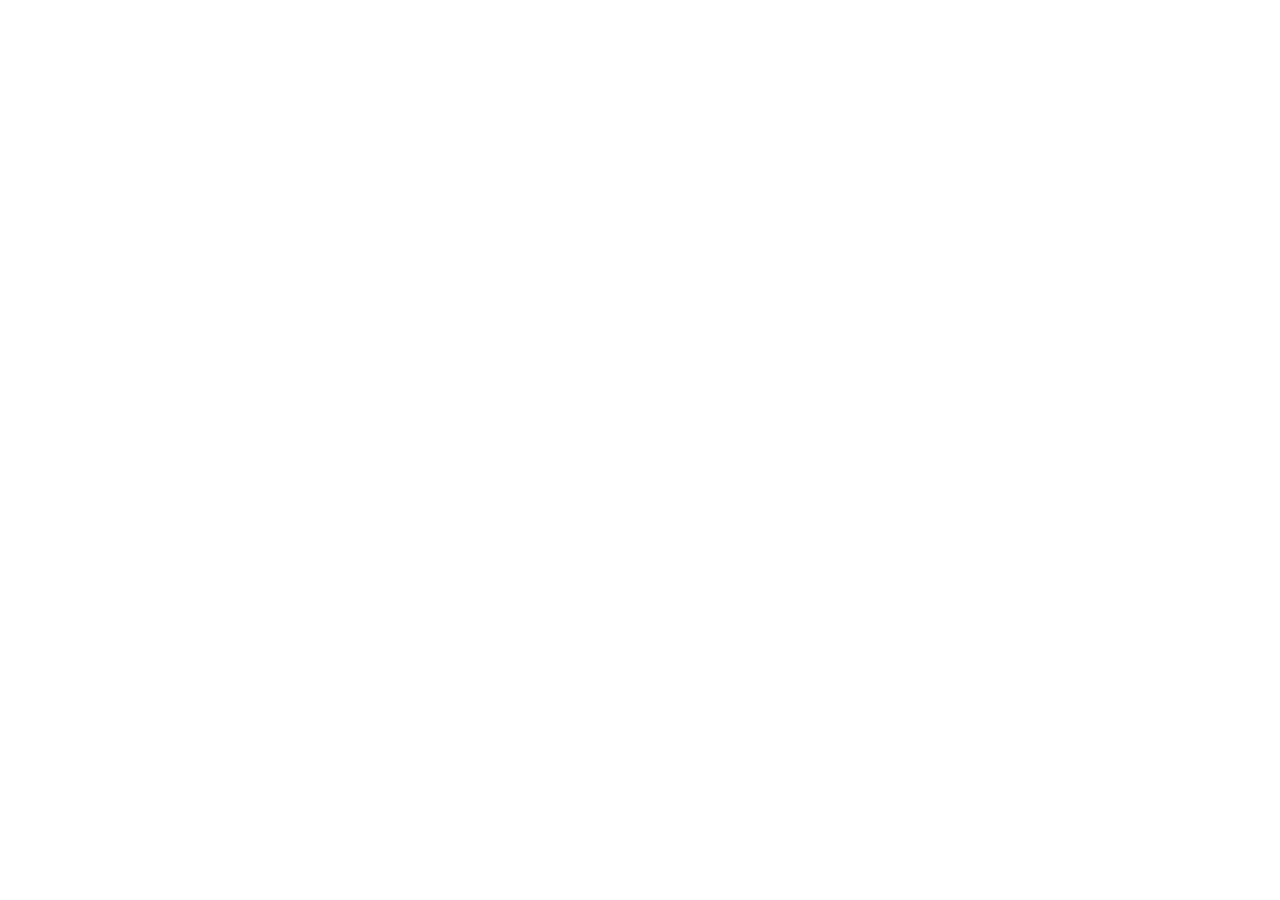
==== index.html @ 04f585ad "Add files via upload" ====
<!doctype html>
<html lang="en">
<head>
<meta charset="utf-8">
<meta name="viewport" content="width=device-width, initial-scale=1">
<title>[Your Name] - Senior Product Designer</title>
<meta name="description" content="Product designer portfolio.">
<meta property="og:type" content="website">
<meta property="og:title" content="[Your Name] - Senior Product Designer">
<meta property="og:description" content="Product designer portfolio.">
<meta property="og:image" content="assets/og-image.jpg">
<link rel="icon" href="data:image/svg+xml,%3Csvg xmlns='http://www.w3.org/2000/svg' viewBox='0 0 32 32'%3E%3Crect width='32' height='32' rx='6' fill='%232a3cf0'/%3E%3C/svg%3E">
<link rel="preconnect" href="https://fonts.googleapis.com">
<link rel="preconnect" href="https://fonts.gstatic.com" crossorigin>
<link href="https://fonts.googleapis.com/css2?family=Instrument+Sans:wght@400;600&family=Instrument+Serif&display=swap" rel="stylesheet">
<link rel="stylesheet" href="css/style.css">
</head>
<body data-page="home">
<header class="hdr" id="hdr"></header>
<main id="main"></main>
<footer id="ftr"></footer>
<noscript><p style="padding:24px">This portfolio requires JavaScript to display its content.</p></noscript>
<script src="content/data.js"></script>
<script src="js/app.js"></script>
</body>
</html>
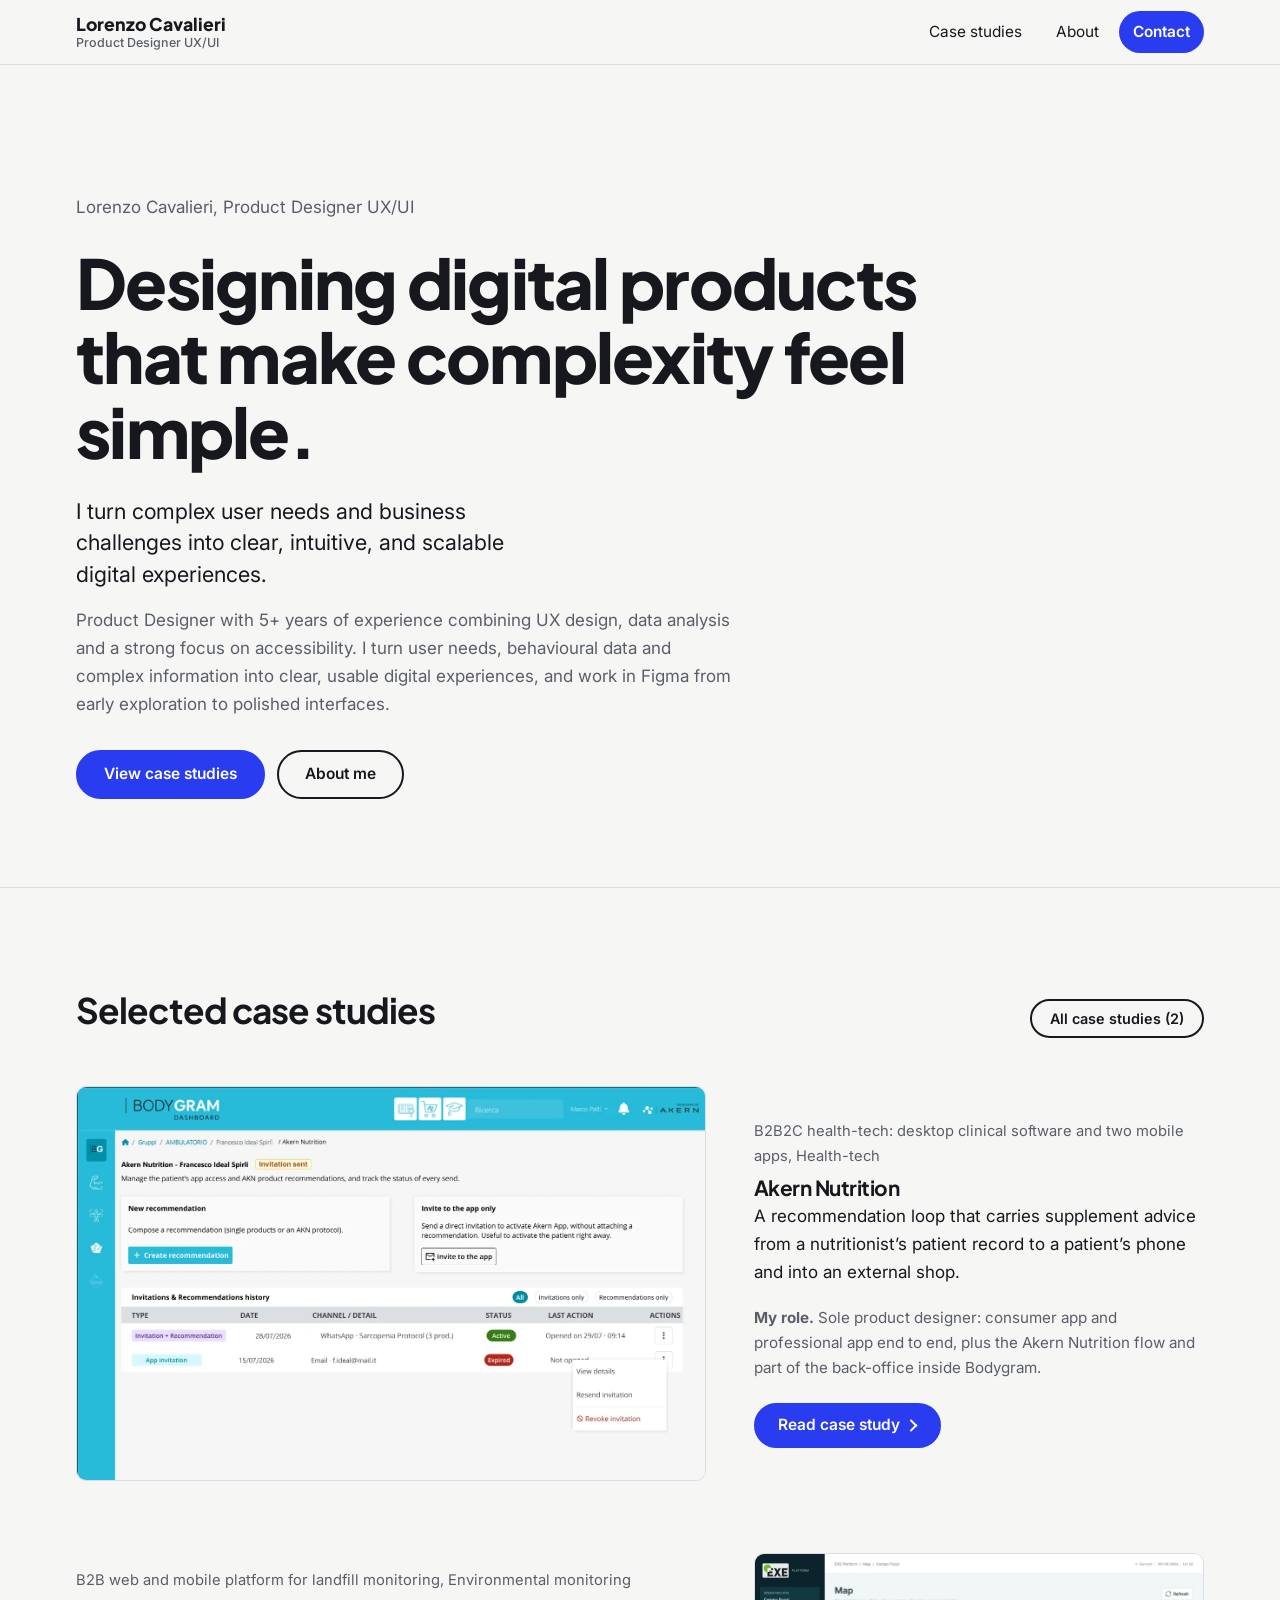
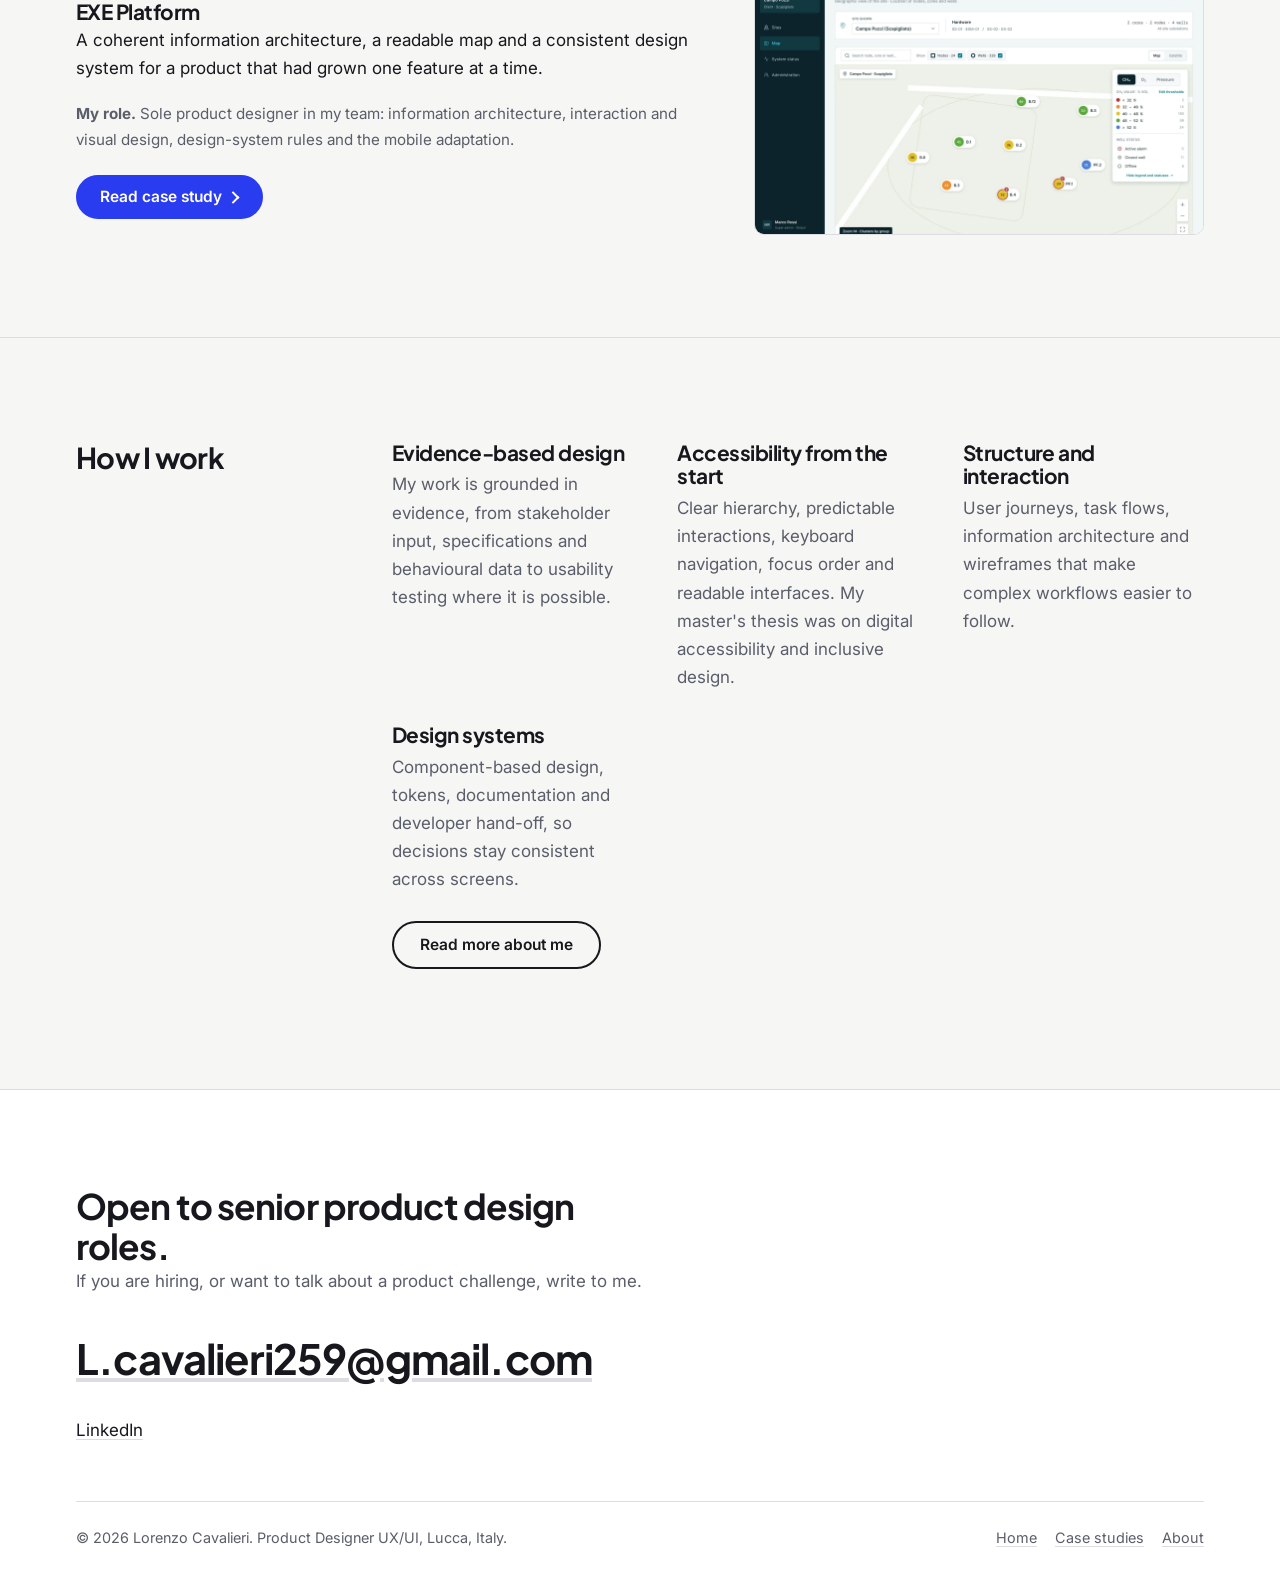
==== commit cc5c5f77: "Publish portfolio site Co-Authored-By: Claude Sonnet 5.5 <noreply@anthropic.com> Claude-Session: htt" ====
--- a/index.html
+++ b/index.html
@@ -3,21 +3,20 @@
 <head>
 <meta charset="utf-8">
 <meta name="viewport" content="width=device-width, initial-scale=1">
-<title>[Your Name] - Senior Product Designer</title>
-<meta name="description" content="Product designer portfolio.">
+<title>Lorenzo Cavalieri - Product Designer</title>
+<meta name="description" content="Portfolio of Lorenzo Cavalieri, product designer working on B2B SaaS, health-tech, data-heavy interfaces, design systems and accessibility.">
 <meta property="og:type" content="website">
-<meta property="og:title" content="[Your Name] - Senior Product Designer">
-<meta property="og:description" content="Product designer portfolio.">
-<meta property="og:image" content="assets/og-image.jpg">
+<meta property="og:title" content="Lorenzo Cavalieri - Product Designer">
+<meta property="og:description" content="Portfolio of Lorenzo Cavalieri, product designer working on B2B SaaS, health-tech, data-heavy interfaces, design systems and accessibility.">
 <link rel="icon" href="data:image/svg+xml,%3Csvg xmlns='http://www.w3.org/2000/svg' viewBox='0 0 32 32'%3E%3Crect width='32' height='32' rx='6' fill='%232a3cf0'/%3E%3C/svg%3E">
 <link rel="preconnect" href="https://fonts.googleapis.com">
 <link rel="preconnect" href="https://fonts.gstatic.com" crossorigin>
-<link href="https://fonts.googleapis.com/css2?family=Instrument+Sans:wght@400;600&family=Instrument+Serif&display=swap" rel="stylesheet">
+<link href="https://fonts.googleapis.com/css2?family=Inter:wght@400;500;600&family=Plus+Jakarta+Sans:wght@600;700;800&display=swap" rel="stylesheet">
 <link rel="stylesheet" href="css/style.css">
 </head>
 <body data-page="home">
 <header class="hdr" id="hdr"></header>
-<main id="main"></main>
+<main id="main" tabindex="-1"></main>
 <footer id="ftr"></footer>
 <noscript><p style="padding:24px">This portfolio requires JavaScript to display its content.</p></noscript>
 <script src="content/data.js"></script>
--- a/css/style.css
+++ b/css/style.css
@@ -0,0 +1,184 @@
+:root{
+  --bg:#f6f6f4; --surface:#fff; --ink:#16181d; --mute:#5a5e6a; --line:#dcdde2;
+  --acc:#2a3cf0; --acc-ink:#fff; --ph:#fff3b0;
+  --sans:"Inter",system-ui,-apple-system,"Segoe UI",sans-serif;
+  --head:"Plus Jakarta Sans","Inter",system-ui,sans-serif;
+  --max:1240px; --pad:clamp(20px,5vw,56px); --r:10px;
+}
+@media (prefers-color-scheme:dark){
+  :root{--bg:#101217;--surface:#181b22;--ink:#eceef3;--mute:#a1a6b4;--line:#2a2e38;--acc:#8a96ff;--acc-ink:#0b0d12;--ph:#4a4217}
+}
+*{box-sizing:border-box}
+html{scroll-behavior:smooth;scroll-padding-top:84px}
+body{margin:0;background:var(--bg);color:var(--ink);font:400 17px/1.65 var(--sans);-webkit-font-smoothing:antialiased}
+img{max-width:100%;display:block}
+h1,h2,h3,p,dd,li{overflow-wrap:break-word}
+
+a{color:inherit;text-decoration-color:var(--line);text-underline-offset:3px}
+a:hover{text-decoration-color:var(--acc)}
+:focus-visible{outline:3px solid var(--acc);outline-offset:3px;border-radius:2px}
+main:focus{outline:none}
+.skip{position:absolute;left:-999px;top:8px;background:var(--ink);color:var(--bg);padding:8px 14px;z-index:99}
+.skip:focus{left:8px}
+.wrap{max-width:var(--max);margin:0 auto;padding:0 var(--pad)}
+mark{background:var(--ph);color:inherit;border-radius:3px;padding:0 3px}
+h1,h2,h3{font-family:var(--head);font-weight:700;line-height:1.15;margin:0;letter-spacing:-.025em}
+h1{font-size:clamp(2.3rem,5.8vw,4.3rem);font-weight:800;line-height:1.08;max-width:18ch}
+h2{font-size:clamp(1.6rem,3vw,2.2rem)}
+h3{font-size:1.3rem}
+p{margin:0 0 1em;max-width:68ch}
+.muted{color:var(--mute)}
+section{padding:clamp(48px,8vw,104px) 0;border-top:1px solid var(--line)}
+
+/* header: persistent, shows where you are */
+.hdr{position:sticky;top:0;z-index:20;background:color-mix(in srgb,var(--bg) 94%,transparent);backdrop-filter:blur(8px);border-bottom:1px solid var(--line)}
+.bar{display:flex;justify-content:space-between;align-items:center;gap:16px;min-height:64px}
+.brand{display:flex;flex-direction:column;line-height:1.15;text-decoration:none;font-family:var(--head);font-weight:800;font-size:1.1rem}
+.brand span{font:500 .78rem var(--sans);color:var(--mute);letter-spacing:0}
+.hdr nav ul{display:flex;gap:6px;list-style:none;margin:0;padding:0;align-items:center}
+.hdr nav a{display:block;text-decoration:none;padding:8px 14px;border-radius:99px;font-size:.96rem}
+.hdr nav a:hover{background:color-mix(in srgb,var(--ink) 7%,transparent)}
+.hdr nav a[aria-current="page"]{font-weight:600;background:none;text-decoration:underline;text-decoration-color:var(--ink);text-decoration-thickness:2px;text-underline-offset:7px}
+.hdr nav a.cta{background:var(--acc);color:var(--acc-ink);font-weight:600}
+.hdr nav a.cta:hover{background:var(--ink);color:var(--bg)}
+.brand[aria-current="page"]{text-decoration:none}
+.right{display:flex;align-items:center;gap:10px}
+.prog{height:3px;background:var(--acc);transform:scaleX(0);transform-origin:left;position:absolute;left:0;right:0;bottom:-1px}
+@media(max-width:720px){
+  html{scroll-padding-top:120px}
+  .bar{flex-wrap:wrap;gap:4px 12px;padding-top:8px;padding-bottom:8px;min-height:0}
+  .right{display:contents}
+  .brand{order:1}
+  .hdr nav{order:3;flex:1 0 100%}
+  .hdr nav ul{justify-content:space-between;gap:4px}
+  .hdr nav a{padding:8px 12px;font-size:.92rem}
+}
+
+/* buttons: one system, pill-shaped, clear states */
+.btns{display:flex;gap:12px;flex-wrap:wrap;margin-top:32px}
+.btn,.more{display:inline-flex;align-items:center;justify-content:center;gap:8px;padding:13px 26px;border-radius:99px;border:2px solid var(--ink);background:transparent;color:var(--ink);text-decoration:none;font:600 .97rem/1.2 var(--sans);cursor:pointer;transition:background .18s,color .18s,border-color .18s,transform .18s}
+.btn:hover{background:var(--ink);color:var(--bg)}
+.btn:active,.more:active{transform:translateY(1px)}
+.btn.pri,.more{background:var(--acc);border-color:var(--acc);color:var(--acc-ink)}
+.btn.pri:hover{background:var(--ink);border-color:var(--ink);color:var(--bg)}
+.more{align-self:start;padding:11px 22px;margin-top:6px}
+.more::after{content:"";width:7px;height:7px;border:solid currentColor;border-width:2px 2px 0 0;transform:rotate(45deg) translate(-1px,1px)}
+.card:hover .more{background:var(--ink);border-color:var(--ink);color:var(--bg)}
+.btn.sm{padding:9px 18px;font-size:.9rem}
+/* hero + page heads */
+.hero{border-top:0;padding:clamp(56px,10vw,128px) 0 clamp(48px,7vw,88px)}
+.hello{color:var(--mute);margin-bottom:24px}
+.statement{font-size:1.35rem;line-height:1.45;margin:28px 0 16px;max-width:34ch}
+.intro{max-width:60ch}
+.page-head{border-top:0;padding:clamp(48px,8vw,104px) 0 clamp(32px,5vw,56px)}
+.lead{font-size:1.3rem;line-height:1.5;margin-top:24px;max-width:46ch;color:var(--mute)}
+.sec-head{display:flex;justify-content:space-between;align-items:baseline;gap:24px;flex-wrap:wrap;margin-bottom:48px}
+
+/* figures */
+.fig{margin:0}
+.fig img,.ph-img{width:100%;border-radius:var(--r);background:var(--surface);border:1px solid var(--line)}
+.ph-img{aspect-ratio:16/10;display:grid;place-items:center;color:var(--mute);font-size:.9rem;background:repeating-linear-gradient(135deg,var(--surface) 0 14px,var(--bg) 14px 28px)}
+.fig.phone img{border:0;border-radius:0;background:none;filter:drop-shadow(0 0 .6px rgba(22,24,29,.45))}
+figcaption{font-size:.88rem;color:var(--mute);margin-top:10px}
+.notes{font-size:.92rem;color:var(--mute);padding-left:1.2em;margin:8px 0 0}
+
+/* project cards: whole card is one link target via the title */
+.cards{display:grid;gap:clamp(40px,6vw,72px)}
+.card{position:relative;display:grid;gap:20px}
+.cbody{display:flex;flex-direction:column;gap:2px}
+.card .thumb{overflow:hidden;border-radius:var(--r)}
+.card .thumb img{border-radius:0;border:0}
+.card .thumb{border:1px solid var(--line)}
+.card .thumb img,.card .thumb .ph-img{aspect-ratio:16/10;object-fit:cover;object-position:top;transition:transform .4s}
+.card:hover .thumb img,.card:hover .thumb .ph-img{transform:scale(1.02)}
+.card h3 a{text-decoration:none}
+.card h3 a::after{content:"";position:absolute;inset:0}
+.card:focus-within{outline:3px solid var(--acc);outline-offset:8px;border-radius:var(--r)}
+.card h3 a:focus-visible{outline:none}
+.card .meta{font-size:.92rem;color:var(--mute);margin-bottom:6px}
+.card .role{font-size:.95rem;color:var(--mute)}
+@media(min-width:900px){
+  .cards.one .card.lg{grid-template-columns:7fr 5fr;gap:48px;align-items:center}
+  .cards.one .card.lg:nth-child(even) .thumb{order:2}
+  .cards.two{grid-template-columns:1fr 1fr;gap:56px 40px}
+}
+
+/* two-column section layout (label left, content right) */
+.two-col{display:grid;gap:28px}
+@media(min-width:900px){.two-col{grid-template-columns:260px 1fr;gap:56px}.two-col>h2{font-size:1.8rem;position:sticky;top:96px;align-self:start}}
+.cols{display:grid;gap:32px 44px;grid-template-columns:repeat(auto-fit,minmax(240px,1fr))}
+.cols h3{font-size:1.3rem;margin-bottom:6px}.cols p{color:var(--mute);margin:0}
+.tl{list-style:none;margin:0;padding:0;border-left:2px solid var(--line)}
+.tl>li{padding:0 0 40px 28px;position:relative}
+.tl>li::before{content:"";position:absolute;left:-7px;top:10px;width:12px;height:12px;border-radius:50%;background:var(--acc)}
+.tl .d{color:var(--mute);font-size:.92rem;margin:4px 0 10px}.tl ul{margin:10px 0 0;padding-left:1.1em;list-style:circle}.tl ul li{margin-bottom:6px}
+.chips{display:flex;flex-wrap:wrap;gap:8px;list-style:none;padding:0;margin:0 0 16px}
+.chips li{border:1px solid var(--line);background:var(--surface);border-radius:99px;padding:4px 14px;font-size:.92rem}
+.plain{list-style:none;padding:0;margin:0}.plain li{margin-bottom:10px}
+
+/* case study */
+.crumb{display:flex;align-items:center;gap:10px;line-height:1.4;font-size:.92rem;color:var(--mute);padding:28px 0 0;flex-wrap:wrap}
+.crumb a{text-decoration:none;color:var(--acc)}
+.cs-head{padding:32px 0 48px}
+.cs-head h1{max-width:20ch}
+.facts{display:grid;gap:22px 32px;grid-template-columns:repeat(auto-fit,minmax(210px,1fr));margin:44px 0 0;padding-top:28px;border-top:1px solid var(--line)}
+.facts dt{font-weight:600;font-size:.9rem}.facts dd{margin:2px 0 0;color:var(--mute);font-size:.97rem}
+.cs{display:grid;grid-template-columns:minmax(0,1fr);gap:24px;padding-top:24px;border-top:1px solid var(--line)}
+.cs-main,.toc{min-width:0}
+.toc{font-size:.92rem}
+.toc summary{cursor:pointer;font-weight:600;padding:10px 0}
+.toct{font-weight:600;margin:0 0 8px}
+.tocw{display:none}
+.toc ol{list-style:none;margin:0;padding:0;border-left:2px solid var(--line)}
+.toc a{display:block;padding:5px 0 5px 14px;color:var(--mute);text-decoration:none;margin-left:-2px;border-left:2px solid transparent;line-height:1.35}
+.toc a:hover{color:var(--ink)}.toc a.on{color:var(--acc);border-left-color:var(--acc);font-weight:600}
+@media(min-width:1000px){
+  .cs{grid-template-columns:240px minmax(0,1fr);gap:64px}
+  .toc{position:sticky;top:88px;align-self:start;max-height:calc(100vh - 110px);overflow:auto}
+  .tocw{display:block}.tocn{display:none}
+}
+.cs-sec{padding:clamp(32px,5vw,64px) 0;border-top:1px solid var(--line);display:block}
+.cs-sec:first-child{border-top:0;padding-top:16px}
+.cs-sec>h2{font-size:clamp(1.6rem,3vw,2.2rem);margin-bottom:20px;max-width:26ch}
+.txt ul{padding-left:1.2em;margin:0 0 1em;max-width:68ch}.txt li{margin-bottom:.5em}
+.dec{margin:20px 0 0;display:grid}
+.dec>div{display:grid;gap:2px 24px;padding:14px 0;border-top:1px solid var(--line)}
+.dec dt{font-weight:600;color:var(--acc);font-size:.93rem}.dec dd{margin:0;max-width:68ch}
+.tbl-w{overflow-x:auto;margin:20px 0}
+.tbl{border-collapse:collapse;width:100%;min-width:560px;font-size:.95rem}
+.tbl th,.tbl td{text-align:left;vertical-align:top;padding:12px 14px 12px 0;border-bottom:1px solid var(--line)}
+.tbl thead th{border-bottom:2px solid var(--ink);font-size:.9rem}.tbl tbody th{font-weight:600}
+.figs{display:grid;gap:28px;margin-top:28px}
+.figs.g{grid-template-columns:repeat(2,minmax(0,1fr));align-items:start}.figs.g .wide{grid-column:1/-1}
+.fignote{font-size:.9rem;color:var(--mute);margin:10px 0 0;max-width:68ch}
+figcaption em{font-style:italic}
+@media(min-width:700px){.dec>div{grid-template-columns:150px 1fr}.figs.g{grid-template-columns:repeat(var(--n),minmax(0,1fr))}}
+.next{display:block;text-decoration:none;padding:clamp(48px,8vw,96px) 0;border-top:1px solid var(--line);margin-top:40px}
+.next span{color:var(--mute)}.next strong{display:block;font:800 clamp(1.8rem,5vw,3.2rem)/1.1 var(--head);letter-spacing:-.025em}
+.next:hover strong{color:var(--acc)}
+
+/* footer = contact, on every page */
+#ftr{border-top:1px solid var(--line);background:var(--surface);padding:clamp(48px,8vw,96px) 0 32px}
+#ftr h2{max-width:20ch}.big{display:inline-block;font-family:var(--head);font-weight:700;letter-spacing:-.02em;font-size:clamp(1.5rem,4vw,2.6rem);margin-top:12px}
+.links{display:flex;gap:22px;flex-wrap:wrap;margin-top:24px}
+.foot{display:flex;justify-content:space-between;gap:16px;flex-wrap:wrap;margin-top:56px;padding-top:24px;border-top:1px solid var(--line);font-size:.9rem;color:var(--mute)}
+.foot span:last-child{display:flex;gap:18px}
+
+/* certifications */
+.certs{display:grid;gap:32px}
+.cert{display:grid;gap:16px 24px;grid-template-columns:200px 1fr;align-items:center}
+.cert h3{font-size:1.15rem;margin-bottom:4px}.cert p{margin:0 0 4px}
+.zoom{display:block;width:100%;padding:0;border:1px solid var(--line);border-radius:var(--r);overflow:hidden;background:#fff;cursor:zoom-in;transition:box-shadow .2s,transform .2s}
+.zoom:hover{box-shadow:0 6px 20px rgba(0,0,0,.14);transform:translateY(-1px)}
+.zoom img{width:100%;height:auto}
+.logo{background:#fff;border:1px solid var(--line);border-radius:var(--r);padding:14px 18px;display:grid;place-items:center}
+a.logo{transition:box-shadow .2s,transform .2s}
+a.logo:hover{box-shadow:0 6px 20px rgba(0,0,0,.14);transform:translateY(-1px)}
+.logo img{width:100%;max-width:140px;height:auto}
+@media(max-width:560px){.cert{grid-template-columns:1fr}.zoom,.logo{max-width:260px}}
+#lb{border:0;padding:0;background:transparent;width:min(94vw,1100px);max-width:none;max-height:92vh;overflow:visible}
+#lb::backdrop{background:rgba(10,12,16,.78)}
+#lb img{display:block;width:100%;height:auto;border-radius:var(--r);background:#fff}
+#lb .x{position:absolute;top:8px;right:8px;width:42px;height:42px;border-radius:50%;border:0;background:var(--surface);color:var(--ink);font-size:1.6rem;line-height:1;cursor:pointer;box-shadow:0 2px 10px rgba(0,0,0,.3)}
+@media(prefers-reduced-motion:reduce){*{transition:none!important;scroll-behavior:auto!important}.prog{display:none}}
+@media print{.hdr,.btns,.toc{display:none}}
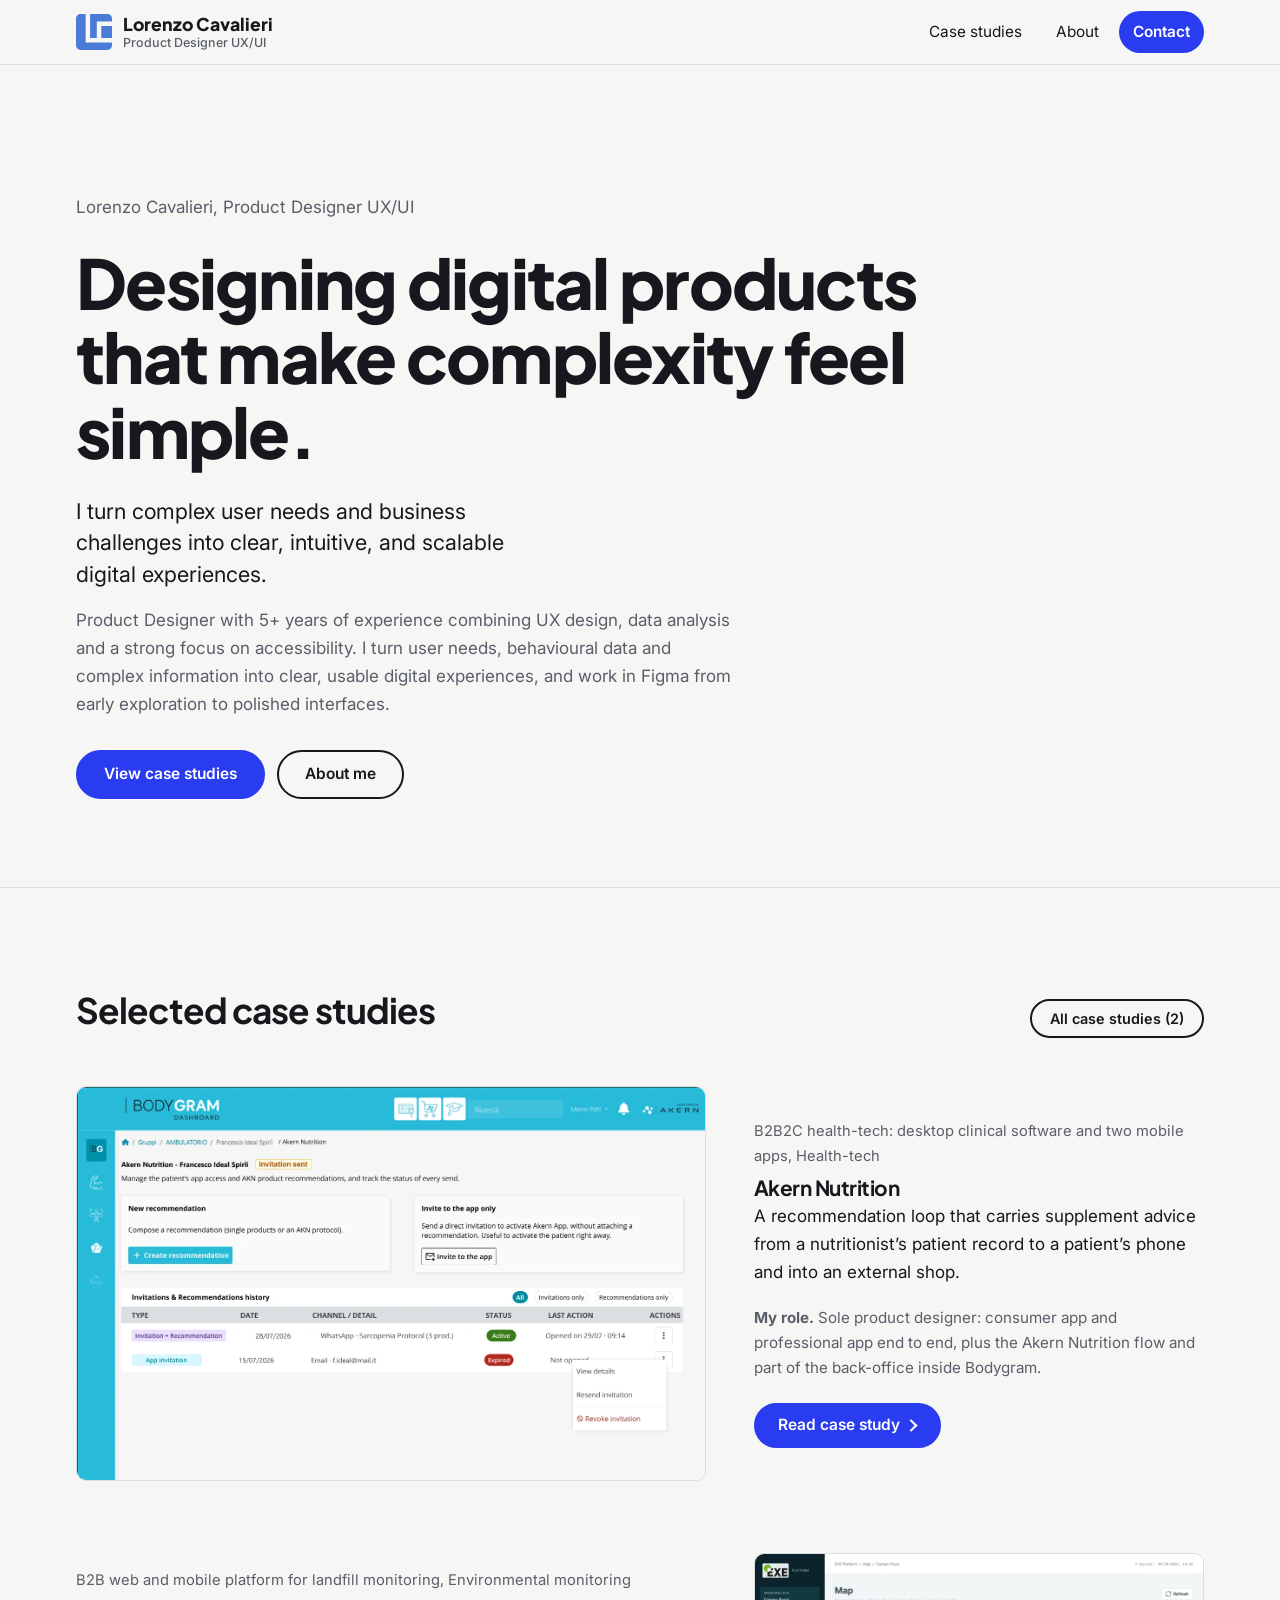
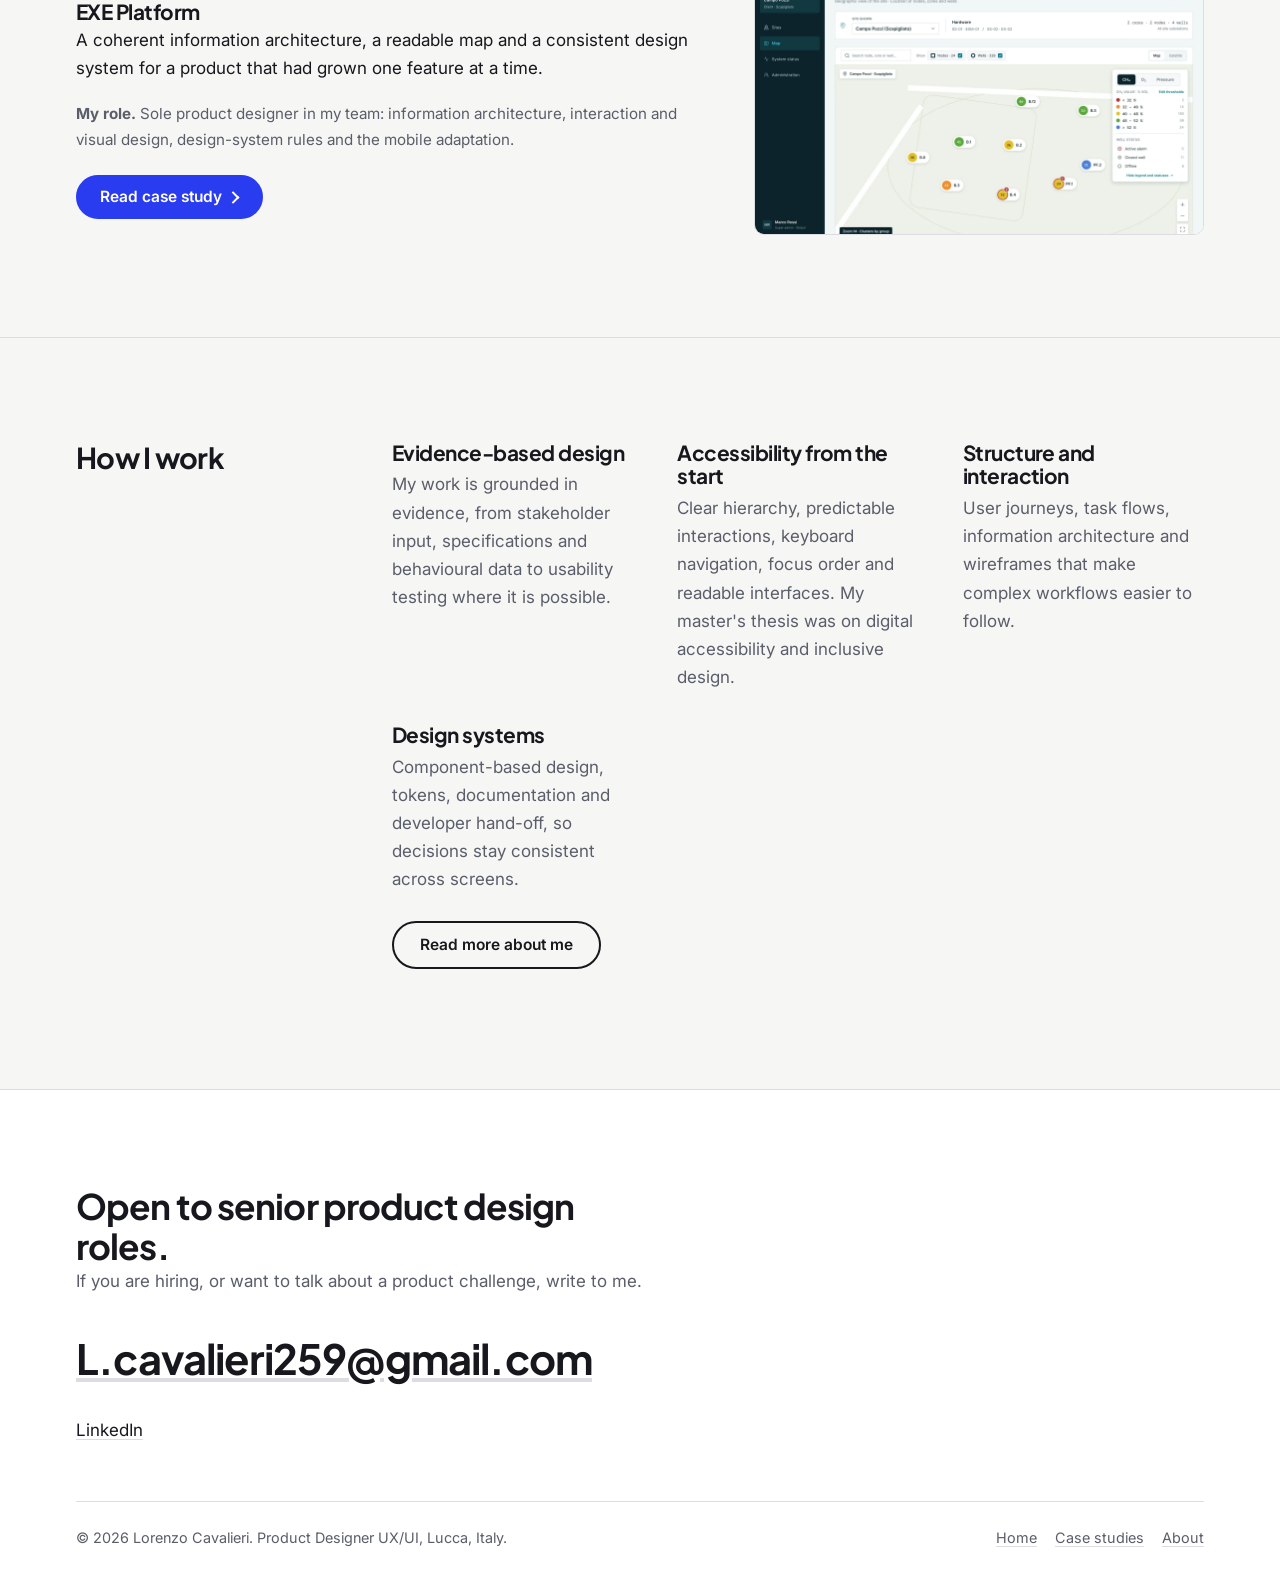
==== commit 363800b3: "Add LC monogram as logo and favicon Co-Authored-By: Claude Sonnet 5.5 <noreply@anthropic.com> Claude" ====
--- a/index.html
+++ b/index.html
@@ -8,7 +8,7 @@
 <meta property="og:type" content="website">
 <meta property="og:title" content="Lorenzo Cavalieri - Product Designer">
 <meta property="og:description" content="Portfolio of Lorenzo Cavalieri, product designer working on B2B SaaS, health-tech, data-heavy interfaces, design systems and accessibility.">
-<link rel="icon" href="data:image/svg+xml,%3Csvg xmlns='http://www.w3.org/2000/svg' viewBox='0 0 32 32'%3E%3Crect width='32' height='32' rx='6' fill='%232a3cf0'/%3E%3C/svg%3E">
+<link rel="icon" href="assets/favicon.svg" type="image/svg+xml">
 <link rel="preconnect" href="https://fonts.googleapis.com">
 <link rel="preconnect" href="https://fonts.gstatic.com" crossorigin>
 <link href="https://fonts.googleapis.com/css2?family=Inter:wght@400;500;600&family=Plus+Jakarta+Sans:wght@600;700;800&display=swap" rel="stylesheet">
--- a/css/style.css
+++ b/css/style.css
@@ -33,8 +33,10 @@
 /* header: persistent, shows where you are */
 .hdr{position:sticky;top:0;z-index:20;background:color-mix(in srgb,var(--bg) 94%,transparent);backdrop-filter:blur(8px);border-bottom:1px solid var(--line)}
 .bar{display:flex;justify-content:space-between;align-items:center;gap:16px;min-height:64px}
-.brand{display:flex;flex-direction:column;line-height:1.15;text-decoration:none;font-family:var(--head);font-weight:800;font-size:1.1rem}
-.brand span{font:500 .78rem var(--sans);color:var(--mute);letter-spacing:0}
+.brand{display:flex;align-items:center;gap:.7rem;line-height:1.15;text-decoration:none;font-family:var(--head);font-weight:800;font-size:1.1rem}
+.brand .bt{display:flex;flex-direction:column}
+.brand .mark{width:36px;height:36px;flex:none}
+.brand .bt span{font:500 .78rem var(--sans);color:var(--mute);letter-spacing:0}
 .hdr nav ul{display:flex;gap:6px;list-style:none;margin:0;padding:0;align-items:center}
 .hdr nav a{display:block;text-decoration:none;padding:8px 14px;border-radius:99px;font-size:.96rem}
 .hdr nav a:hover{background:color-mix(in srgb,var(--ink) 7%,transparent)}
